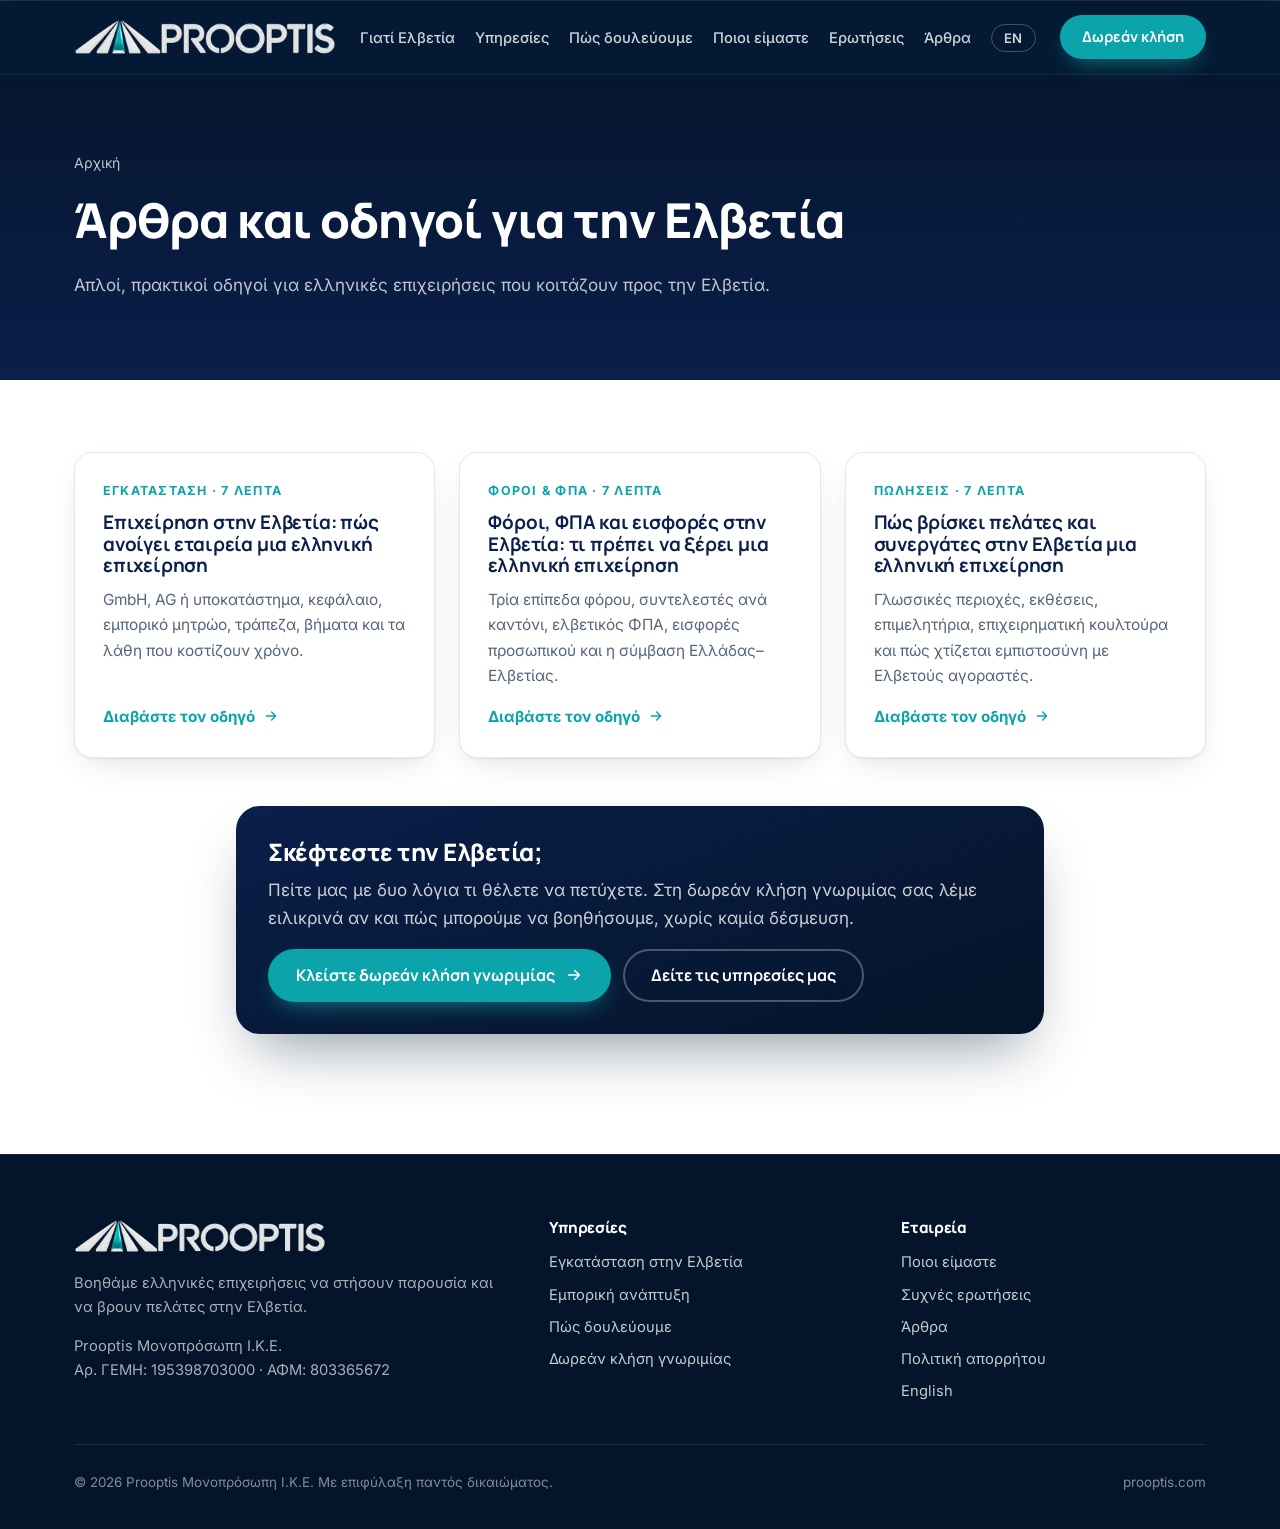
==== arthra/index.html @ 02bd4574 "Add Greek articles section (/arthra/) with three guides, sitemap and nav updates" ====
<!doctype html>
<html lang="el" class="no-js">
<head>
<meta charset="utf-8">
<meta name="viewport" content="width=device-width, initial-scale=1">
<title>Άρθρα για επιχείρηση στην Ελβετία | Prooptis</title>
<meta name="description" content="Πρακτικοί οδηγοί για ελληνικές επιχειρήσεις: σύσταση εταιρείας στην Ελβετία, φόροι και ΦΠΑ, και πώς βρίσκετε πελάτες και συνεργάτες εκεί.">
<link rel="canonical" href="https://prooptis.com/arthra/">
<link rel="alternate" hreflang="el" href="https://prooptis.com/arthra/">
<link rel="alternate" hreflang="x-default" href="https://prooptis.com/arthra/">
<meta name="robots" content="index, follow, max-image-preview:large">
<meta name="theme-color" content="#0B2545">
<meta property="og:type" content="website">
<meta property="og:site_name" content="Prooptis">
<meta property="og:locale" content="el_GR">
<meta property="og:title" content="Άρθρα για επιχείρηση στην Ελβετία | Prooptis">
<meta property="og:description" content="Πρακτικοί οδηγοί για ελληνικές επιχειρήσεις: σύσταση εταιρείας στην Ελβετία, φόροι και ΦΠΑ, και πώς βρίσκετε πελάτες και συνεργάτες εκεί.">
<meta property="og:url" content="https://prooptis.com/arthra/">
<meta property="og:image" content="https://prooptis.com/assets/img/og-image.png">
<meta property="og:image:width" content="1200">
<meta property="og:image:height" content="630">
<meta name="twitter:card" content="summary_large_image">
<link rel="icon" href="/assets/favicon.png" type="image/png" sizes="64x64">
<link rel="icon" href="/assets/favicon-32.png" type="image/png" sizes="32x32">
<link rel="apple-touch-icon" href="/assets/img/apple-touch-icon.png">
<link rel="preload" href="/assets/fonts/manrope-greek.woff2" as="font" type="font/woff2" crossorigin>
<link rel="preload" href="/assets/fonts/inter-greek.woff2" as="font" type="font/woff2" crossorigin>
<link rel="stylesheet" href="/assets/css/style.css">
<script type="application/ld+json">
{
 "@context": "https://schema.org",
 "@graph": [
  {
   "@type": "Organization",
   "@id": "https://prooptis.com/#organization",
   "name": "Prooptis",
   "url": "https://prooptis.com/",
   "logo": {
    "@type": "ImageObject",
    "url": "https://prooptis.com/assets/img/logo.png"
   }
  },
  {
   "@type": "CollectionPage",
   "@id": "https://prooptis.com/arthra/#webpage",
   "url": "https://prooptis.com/arthra/",
   "name": "Άρθρα για επιχείρηση στην Ελβετία | Prooptis",
   "description": "Πρακτικοί οδηγοί για ελληνικές επιχειρήσεις: σύσταση εταιρείας στην Ελβετία, φόροι και ΦΠΑ, και πώς βρίσκετε πελάτες και συνεργάτες εκεί.",
   "inLanguage": "el",
   "isPartOf": {
    "@id": "https://prooptis.com/#website"
   },
   "mainEntity": {
    "@type": "ItemList",
    "itemListElement": [
     {
      "@type": "ListItem",
      "position": 1,
      "url": "https://prooptis.com/arthra/etaireia-stin-elvetia/",
      "name": "Επιχείρηση στην Ελβετία: πώς ανοίγει εταιρεία μια ελληνική επιχείρηση"
     },
     {
      "@type": "ListItem",
      "position": 2,
      "url": "https://prooptis.com/arthra/foroi-fpa-elvetia/",
      "name": "Φόροι, ΦΠΑ και εισφορές στην Ελβετία: τι πρέπει να ξέρει μια ελληνική επιχείρηση"
     },
     {
      "@type": "ListItem",
      "position": 3,
      "url": "https://prooptis.com/arthra/pelates-stin-elvetia/",
      "name": "Πώς βρίσκει πελάτες και συνεργάτες στην Ελβετία μια ελληνική επιχείρηση"
     }
    ]
   }
  },
  {
   "@type": "BreadcrumbList",
   "itemListElement": [
    {
     "@type": "ListItem",
     "position": 1,
     "name": "Αρχική",
     "item": "https://prooptis.com/"
    },
    {
     "@type": "ListItem",
     "position": 2,
     "name": "Άρθρα",
     "item": "https://prooptis.com/arthra/"
    }
   ]
  }
 ]
}
</script>

</head>
<body>
<a class="skip" href="#main">Μετάβαση στο περιεχόμενο</a>
<header class="site-header">
  <nav class="container nav" aria-label="Μενού">
    <a class="brand" href="/" aria-label="Prooptis"><img src="/assets/img/logo-light.png" alt="Prooptis" width="297" height="40"></a>
    <ul class="nav-links" id="nav-links"><li><a href="/#giati-elvetia">Γιατί Ελβετία</a></li><li><a href="/#ypiresies">Υπηρεσίες</a></li><li><a href="/#pos-doulevoume">Πώς δουλεύουμε</a></li><li><a href="/#poioi-eimaste">Ποιοι είμαστε</a></li><li><a href="/#faq">Ερωτήσεις</a></li><li><a href="/arthra/">Άρθρα</a></li><li><a class="lang" href="/en/" hreflang="en" lang="en" title="English">EN</a></li></ul>
    <a class="btn btn-primary nav-cta" href="/#epikoinonia">Δωρεάν κλήση</a>
    <button class="nav-toggle" type="button" aria-expanded="false" aria-controls="nav-links" aria-label="Μενού"><svg viewBox="0 0 24 24" fill="none" stroke="currentColor" stroke-width="2" stroke-linecap="round" aria-hidden="true"><path d="M4 7h16M4 12h16M4 17h16"/></svg></button>
  </nav>
</header>
<main id="main">
  <section class="page-hero"><div class="container"><nav class="crumbs" aria-label="Διαδρομή"><a href="/">Αρχική</a></nav><h1>Άρθρα και οδηγοί για την Ελβετία</h1><p>Απλοί, πρακτικοί οδηγοί για ελληνικές επιχειρήσεις που κοιτάζουν προς την Ελβετία.</p></div></section>
  <section class="section articles-list"><div class="container"><div class="article-grid"><a class="article-card" href="/arthra/etaireia-stin-elvetia/">
  <span class="kicker">Εγκατάσταση · 7 λεπτά</span>
  <h3>Επιχείρηση στην Ελβετία: πώς ανοίγει εταιρεία μια ελληνική επιχείρηση</h3>
  <p>GmbH, AG ή υποκατάστημα, κεφάλαιο, εμπορικό μητρώο, τράπεζα, βήματα και τα λάθη που κοστίζουν χρόνο.</p>
  <span class="more">Διαβάστε τον οδηγό <svg viewBox="0 0 24 24" fill="none" stroke="currentColor" stroke-width="2.2" stroke-linecap="round" stroke-linejoin="round" aria-hidden="true"><path d="M5 12h14M13 6l6 6-6 6"/></svg></span>
</a><a class="article-card" href="/arthra/foroi-fpa-elvetia/">
  <span class="kicker">Φόροι &amp; ΦΠΑ · 7 λεπτά</span>
  <h3>Φόροι, ΦΠΑ και εισφορές στην Ελβετία: τι πρέπει να ξέρει μια ελληνική επιχείρηση</h3>
  <p>Τρία επίπεδα φόρου, συντελεστές ανά καντόνι, ελβετικός ΦΠΑ, εισφορές προσωπικού και η σύμβαση Ελλάδας–Ελβετίας.</p>
  <span class="more">Διαβάστε τον οδηγό <svg viewBox="0 0 24 24" fill="none" stroke="currentColor" stroke-width="2.2" stroke-linecap="round" stroke-linejoin="round" aria-hidden="true"><path d="M5 12h14M13 6l6 6-6 6"/></svg></span>
</a><a class="article-card" href="/arthra/pelates-stin-elvetia/">
  <span class="kicker">Πωλήσεις · 7 λεπτά</span>
  <h3>Πώς βρίσκει πελάτες και συνεργάτες στην Ελβετία μια ελληνική επιχείρηση</h3>
  <p>Γλωσσικές περιοχές, εκθέσεις, επιμελητήρια, επιχειρηματική κουλτούρα και πώς χτίζεται εμπιστοσύνη με Ελβετούς αγοραστές.</p>
  <span class="more">Διαβάστε τον οδηγό <svg viewBox="0 0 24 24" fill="none" stroke="currentColor" stroke-width="2.2" stroke-linecap="round" stroke-linejoin="round" aria-hidden="true"><path d="M5 12h14M13 6l6 6-6 6"/></svg></span>
</a></div>
  <div class="index-cta"><aside class="cta-box" aria-label="Επικοινωνία">
  <h2>Σκέφτεστε την Ελβετία;</h2>
  <p>Πείτε μας με δυο λόγια τι θέλετε να πετύχετε. Στη δωρεάν κλήση γνωριμίας σας λέμε ειλικρινά αν και πώς μπορούμε να βοηθήσουμε, χωρίς καμία δέσμευση.</p>
  <div class="cta-actions"><a class="btn btn-primary" href="/#epikoinonia">Κλείστε δωρεάν κλήση γνωριμίας <svg viewBox="0 0 24 24" fill="none" stroke="currentColor" stroke-width="2.2" stroke-linecap="round" stroke-linejoin="round" aria-hidden="true"><path d="M5 12h14M13 6l6 6-6 6"/></svg></a><a class="btn btn-ghost" href="/#ypiresies">Δείτε τις υπηρεσίες μας</a></div>
</aside></div></div></section>
</main>
<footer class="site-footer">
  <div class="container">
    <div class="footer-grid">
      <div>
        <img src="/assets/img/logo-light.png" alt="Prooptis" width="297" height="40" loading="lazy">
        <p>Βοηθάμε ελληνικές επιχειρήσεις να στήσουν παρουσία και να βρουν πελάτες στην Ελβετία.</p>
        <p>Prooptis Μονοπρόσωπη Ι.Κ.Ε.<br>Αρ. ΓΕΜΗ: 195398703000 · ΑΦΜ: 803365672</p>
      </div>
      <div><h4>Υπηρεσίες</h4><ul><li><a href="/#ypiresies">Εγκατάσταση στην Ελβετία</a></li><li><a href="/#ypiresies">Εμπορική ανάπτυξη</a></li><li><a href="/#pos-doulevoume">Πώς δουλεύουμε</a></li><li><a href="/#epikoinonia">Δωρεάν κλήση γνωριμίας</a></li></ul></div>
      <div><h4>Εταιρεία</h4><ul><li><a href="/#poioi-eimaste">Ποιοι είμαστε</a></li><li><a href="/#faq">Συχνές ερωτήσεις</a></li><li><a href="/arthra/">Άρθρα</a></li><li><a href="/privacy/">Πολιτική απορρήτου</a></li><li><a href="/en/">English</a></li></ul></div>
    </div>
    <div class="legal"><span>© <span data-year>2026</span> Prooptis Μονοπρόσωπη Ι.Κ.Ε. Με επιφύλαξη παντός δικαιώματος.</span><span>prooptis.com</span></div>
  </div>
</footer>
<script src="/assets/js/main.js" defer></script>
</body>
</html>
---- assets/css/style.css ----
/* Prooptis — site styles. Plain CSS, no framework. */
@font-face{font-family:"Inter";src:url("../fonts/inter-greek.woff2") format("woff2");font-weight:400 700;font-display:swap;unicode-range:U+0370-0377,U+037A-037F,U+0384-038A,U+038C,U+038E-03A1,U+03A3-03FF}
@font-face{font-family:"Inter";src:url("../fonts/inter-latin.woff2") format("woff2");font-weight:400 700;font-display:swap;unicode-range:U+0000-00FF,U+0131,U+0152-0153,U+02BB-02BC,U+02C6,U+02DA,U+02DC,U+0304,U+0308,U+0329,U+2000-206F,U+20AC,U+2122,U+2191,U+2193,U+2212,U+2215,U+FEFF,U+FFFD}
@font-face{font-family:"Manrope";src:url("../fonts/manrope-greek.woff2") format("woff2");font-weight:500 800;font-display:swap;unicode-range:U+0370-0377,U+037A-037F,U+0384-038A,U+038C,U+038E-03A1,U+03A3-03FF}
@font-face{font-family:"Manrope";src:url("../fonts/manrope-latin.woff2") format("woff2");font-weight:500 800;font-display:swap;unicode-range:U+0000-00FF,U+0131,U+0152-0153,U+02BB-02BC,U+02C6,U+02DA,U+02DC,U+0304,U+0308,U+0329,U+2000-206F,U+20AC,U+2122,U+2191,U+2193,U+2212,U+2215,U+FEFF,U+FFFD}

:root{
  --navy-900:#041428; --navy-800:#0A1F4A; --navy-700:#13325A; --navy-600:#1E4372;
  --teal-500:#0BA4AA; --teal-400:#1FBFB8; --teal-300:#3FD3C6; --teal-50:#E8F7F6;
  --ink:#0F1B2D; --muted:#55657A; --line:#E3E8EF; --bg:#F6F8FB; --white:#fff;
  --radius:18px; --radius-sm:12px;
  --shadow:0 1px 2px rgba(11,37,69,.06),0 12px 32px -12px rgba(11,37,69,.18);
  --shadow-lg:0 30px 60px -20px rgba(6,26,51,.45);
  --max:1180px;
  --font-body:"Inter",system-ui,-apple-system,"Segoe UI",Roboto,Arial,sans-serif;
  --font-head:"Manrope","Inter",system-ui,-apple-system,"Segoe UI",Arial,sans-serif;
}
*,*::before,*::after{box-sizing:border-box}
html{scroll-behavior:smooth;-webkit-text-size-adjust:100%}
@media (prefers-reduced-motion:reduce){html{scroll-behavior:auto}*{transition:none!important;animation:none!important}}
body{margin:0;font-family:var(--font-body);font-size:17px;line-height:1.65;color:var(--ink);background:var(--white);-webkit-font-smoothing:antialiased;text-rendering:optimizeLegibility}
img,svg{max-width:100%;display:block}
a{color:var(--teal-500);text-decoration-thickness:1px;text-underline-offset:3px}
a:hover{color:var(--navy-700)}
h1,h2,h3,h4{font-family:var(--font-head);color:var(--navy-800);line-height:1.15;letter-spacing:-.02em;margin:0 0 .5em;font-weight:800}
h1{font-size:clamp(2.25rem,5.4vw,4.1rem)}
h2{font-size:clamp(1.85rem,3.4vw,2.7rem)}
h3{font-size:1.28rem;letter-spacing:-.01em;font-weight:700}
p{margin:0 0 1em}
.container{width:100%;max-width:var(--max);margin:0 auto;padding:0 24px}
.skip{position:absolute;left:-9999px;top:0;background:var(--navy-800);color:#fff;padding:10px 16px;z-index:100;border-radius:0 0 8px 0}
.skip:focus{left:0}
:focus-visible{outline:3px solid var(--teal-300);outline-offset:3px;border-radius:6px}

/* Eyebrow / labels */
.eyebrow{display:inline-flex;align-items:center;gap:10px;font-family:var(--font-head);font-weight:700;font-size:.8rem;letter-spacing:.14em;text-transform:uppercase;color:var(--teal-500);margin-bottom:18px}
.eyebrow::before{content:"";width:28px;height:2px;background:currentColor;border-radius:2px}
.section-head{max-width:720px;margin-bottom:56px}
.section-head p{color:var(--muted);font-size:1.1rem}
.center{text-align:center;margin-left:auto;margin-right:auto}
.center .eyebrow{justify-content:center}

/* Buttons */
.btn{display:inline-flex;align-items:center;justify-content:center;gap:10px;font-family:var(--font-head);font-weight:700;font-size:1rem;padding:15px 26px;border-radius:999px;text-decoration:none;border:2px solid transparent;cursor:pointer;transition:transform .15s ease,background .2s ease,box-shadow .2s ease,color .2s;line-height:1.2}
.btn:hover{transform:translateY(-1px)}
.btn-primary{background:var(--teal-500);color:#fff;box-shadow:0 10px 24px -10px rgba(20,163,160,.8)}
.btn-primary:hover{background:var(--teal-400);color:#fff}
.btn-ghost{background:transparent;color:#fff;border-color:rgba(255,255,255,.28)}
.btn-ghost:hover{border-color:#fff;color:#fff}
.btn-navy{background:var(--navy-800);color:#fff}
.btn-navy:hover{background:var(--navy-700);color:#fff}
.btn svg{width:18px;height:18px}

/* Header */
.site-header{position:sticky;top:0;z-index:50;background:rgba(6,26,51,.82);backdrop-filter:saturate(160%) blur(14px);-webkit-backdrop-filter:saturate(160%) blur(14px);border-bottom:1px solid rgba(255,255,255,.08)}
.nav{display:flex;align-items:center;justify-content:space-between;height:74px;gap:24px}
.brand img{height:40px;width:auto}
.nav-links{display:flex;align-items:center;gap:30px;list-style:none;margin:0;padding:0}
.nav-links a{color:rgba(255,255,255,.82);text-decoration:none;font-weight:500;font-size:.95rem}
.nav-links a:hover{color:#fff}
.nav-links .lang{border:1px solid rgba(255,255,255,.25);border-radius:999px;padding:5px 12px;font-size:.82rem;font-weight:600;letter-spacing:.04em}
.nav-cta{padding:11px 20px;font-size:.92rem}
.nav-toggle{display:none;background:none;border:0;color:#fff;padding:8px;cursor:pointer}
.nav-toggle svg{width:28px;height:28px}

/* Hero */
.hero{position:relative;background:radial-gradient(1200px 600px at 85% -10%,rgba(47,192,181,.22),transparent 60%),linear-gradient(180deg,var(--navy-900),var(--navy-800));color:#fff;overflow:hidden;padding:96px 0 120px;margin-top:-74px;padding-top:170px}
.hero-lines{position:absolute;inset:0;width:100%;height:100%;object-fit:cover;pointer-events:none;opacity:.55;max-width:none}
.hero-grid{position:relative;display:grid;grid-template-columns:1.12fr .88fr;gap:64px;align-items:center}
.hero h1{color:#fff;margin-bottom:24px}
.hero h1 .accent{color:var(--teal-300)}
.hero .lead{font-size:1.2rem;color:rgba(255,255,255,.8);max-width:580px;margin-bottom:36px}
.hero .eyebrow{color:var(--teal-300)}
.hero-ctas{display:flex;flex-wrap:wrap;gap:14px;margin-bottom:40px}
.hero-points{display:flex;flex-wrap:wrap;gap:12px 28px;list-style:none;padding:0;margin:0;color:rgba(255,255,255,.75);font-size:.95rem}
.hero-points li{display:flex;align-items:center;gap:9px}
.hero-points svg{width:18px;height:18px;color:var(--teal-300);flex:none}

.plan-card{position:relative;background:rgba(255,255,255,.98);color:var(--ink);border-radius:22px;padding:28px;box-shadow:var(--shadow-lg)}
.plan-card::after{content:"";position:absolute;inset:-1px;border-radius:23px;padding:1px;background:linear-gradient(140deg,rgba(63,211,198,.9),rgba(255,255,255,0) 40%);-webkit-mask:linear-gradient(#000 0 0) content-box,linear-gradient(#000 0 0);-webkit-mask-composite:xor;mask-composite:exclude;pointer-events:none}
.plan-top{display:flex;align-items:center;justify-content:space-between;margin-bottom:20px}
.plan-title{font-family:var(--font-head);font-weight:800;color:var(--navy-800);font-size:1.05rem}
.plan-route{display:flex;align-items:center;gap:8px;font-size:.78rem;font-weight:600;color:var(--muted);background:var(--bg);border-radius:999px;padding:6px 12px}
.plan-route .dot{width:7px;height:7px;border-radius:50%;background:var(--teal-500)}
.plan-steps{list-style:none;margin:0;padding:0;display:grid;gap:10px}
.plan-steps li{display:flex;align-items:center;gap:14px;padding:13px 14px;border:1px solid var(--line);border-radius:14px;font-size:.95rem;font-weight:500}
.plan-steps .ic{flex:none;width:30px;height:30px;border-radius:9px;display:grid;place-items:center;background:var(--teal-50);color:var(--teal-500)}
.plan-steps .ic svg{width:16px;height:16px}
.plan-steps .tag{margin-left:auto;font-size:.72rem;font-weight:700;letter-spacing:.04em;text-transform:uppercase;padding:4px 9px;border-radius:999px;white-space:nowrap}
.tag.done{background:var(--teal-50);color:#0c7b78}
.tag.now{background:#FFF4E0;color:#9A5B00}
.tag.next{background:var(--bg);color:var(--muted)}
.plan-foot{margin-top:18px;padding-top:16px;border-top:1px dashed var(--line);display:flex;justify-content:space-between;font-size:.82rem;color:var(--muted)}
.plan-note{font-size:.74rem;color:rgba(255,255,255,.5);margin-top:12px;text-align:center}

/* Sections */
section{scroll-margin-top:84px}
.section{padding:112px 0}
.section.alt{background:var(--bg)}

/* Why */
.why-grid{display:grid;grid-template-columns:1fr 1fr;gap:72px;align-items:start}
.why-copy p{font-size:1.1rem;color:var(--muted)}
.why-copy strong{color:var(--ink)}
.facts{display:grid;grid-template-columns:1fr 1fr;gap:16px;margin-top:28px}
.fact{background:#fff;border:1px solid var(--line);border-radius:var(--radius-sm);padding:18px 18px 16px}
.fact b{display:block;font-family:var(--font-head);font-size:1.6rem;color:var(--navy-800);line-height:1.1;margin-bottom:4px}
.fact span{font-size:.9rem;color:var(--muted)}
.pain-list{display:grid;gap:16px}
.pain{display:flex;gap:18px;background:#fff;border:1px solid var(--line);border-radius:var(--radius);padding:24px;box-shadow:var(--shadow)}
.pain .num{flex:none;width:44px;height:44px;border-radius:12px;background:var(--navy-800);color:var(--teal-300);display:grid;place-items:center;font-family:var(--font-head);font-weight:800}
.pain h3{margin-bottom:6px;font-size:1.12rem}
.pain p{margin:0;color:var(--muted);font-size:.98rem}

/* Services */
.services{display:grid;grid-template-columns:1fr 1fr;gap:28px}
.service{position:relative;background:#fff;border:1px solid var(--line);border-radius:24px;padding:40px;box-shadow:var(--shadow);overflow:hidden;display:flex;flex-direction:column}
.service::before{content:"";position:absolute;left:0;right:0;top:0;height:4px;background:linear-gradient(90deg,var(--navy-800),var(--teal-500))}
.service .icon{width:56px;height:56px;border-radius:16px;background:var(--navy-800);color:var(--teal-300);display:grid;place-items:center;margin-bottom:24px}
.service .icon svg{width:28px;height:28px}
.service .kicker{font-size:.8rem;font-weight:700;letter-spacing:.12em;text-transform:uppercase;color:var(--teal-500);margin-bottom:6px}
.service h3{font-size:1.6rem;margin-bottom:12px}
.service > p{color:var(--muted)}
.checks{list-style:none;padding:0;margin:8px 0 24px;display:grid;gap:12px}
.checks li{display:flex;gap:12px;align-items:flex-start}
.checks svg{flex:none;width:22px;height:22px;color:var(--teal-500);margin-top:2px}
.service .note{margin-top:auto;font-size:.88rem;color:var(--muted);background:var(--bg);border-radius:12px;padding:14px 16px}

.sectors{margin-top:56px;text-align:center}
.sectors p{color:var(--muted);margin-bottom:18px}
.chips{display:flex;flex-wrap:wrap;justify-content:center;gap:10px;list-style:none;padding:0;margin:0}
.chips li{background:#fff;border:1px solid var(--line);border-radius:999px;padding:9px 16px;font-size:.92rem;font-weight:500;color:var(--navy-700)}

/* Steps */
.steps{display:grid;grid-template-columns:repeat(3,1fr);gap:28px;counter-reset:s;position:relative}
.steps::before{content:"";position:absolute;top:31px;left:12%;right:12%;height:2px;background:repeating-linear-gradient(90deg,var(--teal-500) 0 8px,transparent 8px 16px);opacity:.5}
.step{position:relative;text-align:center;padding:0 12px}
.step .n{position:relative;width:64px;height:64px;margin:0 auto 22px;border-radius:50%;background:#fff;border:2px solid var(--teal-500);display:grid;place-items:center;font-family:var(--font-head);font-weight:800;font-size:1.4rem;color:var(--navy-800);box-shadow:0 0 0 8px var(--bg)}
.step.free .n{background:var(--teal-500);color:#fff}
.step p{color:var(--muted)}
.step .pill{display:inline-block;font-size:.74rem;font-weight:700;letter-spacing:.06em;text-transform:uppercase;color:#0c7b78;background:var(--teal-50);padding:4px 10px;border-radius:999px;margin-bottom:10px}

/* Founder */
.founder{display:grid;grid-template-columns:.8fr 1.2fr;gap:72px;align-items:center}
.founder-card{position:relative;background:linear-gradient(160deg,var(--navy-800),var(--navy-900));border-radius:28px;padding:40px;color:#fff;overflow:hidden;box-shadow:var(--shadow-lg)}
.founder-card .lines{position:absolute;inset:0;opacity:.5}
.avatar{position:relative;width:112px;height:112px;border-radius:50%;background:linear-gradient(140deg,var(--teal-400),var(--navy-600));display:grid;place-items:center;font-family:var(--font-head);font-weight:800;font-size:2.2rem;color:#fff;margin-bottom:24px;border:4px solid rgba(255,255,255,.15)}
.founder-card .name{position:relative;font-family:var(--font-head);font-weight:800;font-size:1.5rem;margin-bottom:2px}
.founder-card .role{position:relative;color:var(--teal-300);font-weight:600;margin-bottom:28px}
.stat{position:relative;border-top:1px solid rgba(255,255,255,.14);padding-top:20px}
.stat b{display:block;font-family:var(--font-head);font-size:2.4rem;line-height:1;letter-spacing:-.02em}
.stat span{color:rgba(255,255,255,.7);font-size:.92rem}
.founder-copy p{font-size:1.08rem;color:var(--muted)}
.founder-copy blockquote{margin:28px 0;padding:4px 0 4px 24px;border-left:3px solid var(--teal-500);font-family:var(--font-head);font-size:1.3rem;font-weight:600;line-height:1.45;color:var(--navy-800)}
.skills{display:flex;flex-wrap:wrap;gap:10px;list-style:none;padding:0;margin:0}
.skills li{display:flex;align-items:center;gap:8px;background:var(--teal-50);color:#0c6f6c;font-weight:600;font-size:.9rem;padding:8px 14px;border-radius:999px}

/* FAQ */
.faq{max-width:840px;margin:0 auto;display:grid;gap:12px}
.faq details{background:#fff;border:1px solid var(--line);border-radius:16px;padding:0 24px;transition:box-shadow .2s,border-color .2s}
.faq details[open]{box-shadow:var(--shadow);border-color:#d3dce7}
.faq summary{list-style:none;cursor:pointer;display:flex;justify-content:space-between;align-items:center;gap:20px;padding:22px 0;font-family:var(--font-head);font-weight:700;font-size:1.08rem;color:var(--navy-800)}
.faq summary::-webkit-details-marker{display:none}
.faq summary::after{content:"";flex:none;width:28px;height:28px;border-radius:50%;background:var(--teal-50) url("data:image/svg+xml,%3Csvg xmlns='http://www.w3.org/2000/svg' viewBox='0 0 24 24' fill='none' stroke='%2314A3A0' stroke-width='2.5' stroke-linecap='round'%3E%3Cpath d='M12 6v12M6 12h12'/%3E%3C/svg%3E") center/14px no-repeat;transition:transform .2s}
.faq details[open] summary::after{transform:rotate(45deg)}
.faq details p{color:var(--muted);margin:-4px 0 22px}

/* Contact */
.contact{background:linear-gradient(180deg,var(--navy-800),var(--navy-900));color:#fff;position:relative;overflow:hidden}
.contact .hero-lines{opacity:.35}
.contact-grid{position:relative;display:grid;grid-template-columns:.85fr 1.15fr;gap:64px;align-items:start}
.contact h2{color:#fff}
.contact .eyebrow{color:var(--teal-300)}
.contact-copy p{color:rgba(255,255,255,.78);font-size:1.1rem}
.contact-list{list-style:none;padding:0;margin:28px 0 0;display:grid;gap:14px}
.contact-list li{display:flex;gap:12px;align-items:flex-start;color:rgba(255,255,255,.85)}
.contact-list svg{flex:none;width:22px;height:22px;color:var(--teal-300);margin-top:2px}
.form-card{background:#fff;color:var(--ink);border-radius:24px;padding:36px;box-shadow:var(--shadow-lg)}
.form-grid{display:grid;grid-template-columns:1fr 1fr;gap:18px}
.field{display:flex;flex-direction:column;gap:7px}
.field.full{grid-column:1/-1}
.field label{font-weight:600;font-size:.9rem;color:var(--navy-800)}
.field label .opt{font-weight:400;color:var(--muted)}
.field input,.field textarea{font:inherit;font-size:1rem;color:var(--ink);background:var(--bg);border:1.5px solid var(--line);border-radius:12px;padding:13px 15px;transition:border-color .15s,background .15s,box-shadow .15s;width:100%}
.field textarea{min-height:130px;resize:vertical}
.field input:focus,.field textarea:focus{outline:none;border-color:var(--teal-500);background:#fff;box-shadow:0 0 0 4px rgba(20,163,160,.14)}
.consent{grid-column:1/-1;display:flex;gap:12px;align-items:flex-start;font-size:.9rem;color:var(--muted)}
.consent input{width:20px;height:20px;margin:2px 0 0;accent-color:var(--teal-500);flex:none}
.form-actions{grid-column:1/-1;display:flex;flex-wrap:wrap;align-items:center;gap:16px;margin-top:4px}
.form-actions .btn{width:100%}
.form-status{grid-column:1/-1;margin:0;font-size:.95rem;border-radius:12px;padding:0}
.form-status.ok{background:var(--teal-50);color:#0c6f6c;padding:14px 16px}
.form-status.err{background:#FDECEC;color:#9B1C1C;padding:14px 16px}
.hp{position:absolute!important;left:-10000px!important;width:1px;height:1px;overflow:hidden}

/* Footer */
.site-footer{background:var(--navy-900);color:rgba(255,255,255,.66);padding:64px 0 36px;font-size:.92rem}
.footer-grid{display:grid;grid-template-columns:1.4fr 1fr 1fr;gap:48px;padding-bottom:40px;border-bottom:1px solid rgba(255,255,255,.1)}
.site-footer img{height:34px;width:auto;margin-bottom:18px}
.site-footer h4{color:#fff;font-size:.95rem;margin-bottom:14px}
.site-footer ul{list-style:none;padding:0;margin:0;display:grid;gap:8px}
.site-footer a{color:rgba(255,255,255,.78);text-decoration:none}
.site-footer a:hover{color:#fff}
.legal{padding-top:26px;display:flex;flex-wrap:wrap;justify-content:space-between;gap:12px;font-size:.84rem;color:rgba(255,255,255,.5)}

/* Simple pages (privacy) */
.page-hero{background:linear-gradient(180deg,var(--navy-900),var(--navy-800));color:#fff;padding:150px 0 64px;margin-top:-74px}
.page-hero h1{color:#fff;font-size:clamp(2rem,4vw,3rem)}
.page-hero p{color:rgba(255,255,255,.75)}
.prose{max-width:760px;padding:64px 24px 96px;margin:0 auto}
.prose h2{font-size:1.4rem;margin-top:2em}
.prose p,.prose li{color:#334155}

/* Reveal */
.reveal{opacity:0;transform:translateY(18px);transition:opacity .7s ease,transform .7s ease}
.reveal.in{opacity:1;transform:none}
.no-js .reveal{opacity:1;transform:none}

/* Responsive */
@media (max-width:1020px){
  .hero-grid,.why-grid,.founder,.contact-grid{grid-template-columns:1fr;gap:48px}
  .plan-card{max-width:560px}
  .services{grid-template-columns:1fr}
  .footer-grid{grid-template-columns:1fr 1fr}
  .footer-grid > :first-child{grid-column:1/-1}
}
@media (max-width:860px){
  .brand img{height:32px}
  .nav-links{position:fixed;inset:74px 0 auto 0;flex-direction:column;align-items:flex-start;gap:0;background:var(--navy-900);padding:12px 24px 24px;border-bottom:1px solid rgba(255,255,255,.1);transform:translateY(-8px);opacity:0;visibility:hidden;transition:.2s}
  .nav-links li{width:100%}
  .nav-links a{display:block;padding:14px 0;font-size:1.05rem;border-bottom:1px solid rgba(255,255,255,.06)}
  .nav-links .lang{display:inline-block;margin-top:12px;border-bottom:1px solid rgba(255,255,255,.25)}
  .nav.open .nav-links{transform:none;opacity:1;visibility:visible}
  .nav-toggle{display:block}
  .nav-cta{display:none}
  .steps{grid-template-columns:1fr;gap:36px}
  .steps::before{display:none}
}
@media (max-width:600px){
  body{font-size:16px}
  .container{padding:0 20px}
  .section{padding:80px 0}
  .hero{padding-top:130px;padding-bottom:80px}
  .hero .lead{font-size:1.08rem}
  .hero-ctas .btn{width:100%}
  .section-head{margin-bottom:40px}
  .service{padding:28px 24px}
  .form-card{padding:24px 20px}
  .form-grid{grid-template-columns:1fr}
  .facts{grid-template-columns:1fr 1fr}
  .footer-grid{grid-template-columns:1fr}
  .founder-card{padding:32px 28px}
  .pain{padding:20px}
  .plan-card{padding:20px}
  .plan-steps li{font-size:.9rem;padding:11px 12px}
}

/* Refinements */
.why-grid{align-items:center}
.site-footer{background:#04142A;border-top:1px solid rgba(255,255,255,.08)}
@media (max-width:600px){
  .plan-top{flex-wrap:wrap;gap:10px}
  .plan-steps .tag{font-size:.62rem;padding:3px 7px}
  .plan-steps li{gap:10px}
  .plan-foot{flex-direction:column;gap:4px}
  .facts .fact b{font-size:1.35rem}
}
.avatar.mark{background:none;border:0;width:88px;height:88px}
.avatar.mark img{width:88px;height:88px;border-radius:22px;box-shadow:0 10px 30px -10px rgba(63,211,198,.5)}

/* Articles (/arthra/) */
.crumbs{display:flex;flex-wrap:wrap;gap:8px;font-size:.88rem;margin-bottom:18px;color:rgba(255,255,255,.5)}
.crumbs a{color:rgba(255,255,255,.75);text-decoration:none}
.crumbs a:hover{color:#fff}
.container.narrow{max-width:808px}
.article-hero{padding-bottom:56px}
.article-hero .eyebrow{color:var(--teal-300)}
.article-hero h1{font-size:clamp(1.9rem,4.2vw,2.9rem)}
.article-hero .lead{font-size:1.12rem;color:rgba(255,255,255,.82);margin-bottom:18px}
.article-hero .meta{font-size:.88rem;color:rgba(255,255,255,.55);margin:0}
.article{padding-top:48px}
.article h2{font-size:clamp(1.4rem,2.6vw,1.75rem);margin-top:2.2em;scroll-margin-top:90px}
.article h3{font-size:1.15rem;margin-top:1.6em}
.article ul,.article ol{padding-left:1.25em;margin:0 0 1.2em}
.article li{margin-bottom:.45em}
.article strong{color:var(--ink)}
.summary-box{background:var(--teal-50);border:1px solid #cdeeea;border-radius:var(--radius);padding:22px 24px 8px;margin-bottom:24px}
.summary-box .summary-title,.toc .toc-title{font-size:1rem;margin:0 0 12px;letter-spacing:0}
.article .summary-box ul.checks{padding:0;margin:0 0 12px}
.summary-box .checks li{color:var(--ink)}
.disclaimer{background:#FFF8E8;border:1px solid #F2DDAE;border-radius:var(--radius-sm);padding:14px 18px;font-size:.95rem}
.article .disclaimer{color:#5c4410}
.toc{border:1px solid var(--line);border-radius:var(--radius);padding:20px 24px 10px;margin:24px 0 8px;background:#fff}
.article .toc ol{margin:0 0 10px;padding-left:1.2em}
.toc li{margin-bottom:.3em;font-size:.97rem}
.toc a{text-decoration:none}
.toc a:hover{text-decoration:underline}
.table-wrap{overflow-x:auto;margin:20px 0 8px;border:1px solid var(--line);border-radius:var(--radius-sm)}
.table-wrap table{width:100%;border-collapse:collapse;font-size:.94rem;min-width:520px}
.table-wrap th,.table-wrap td{padding:11px 14px;text-align:left;vertical-align:top;border-bottom:1px solid var(--line)}
.table-wrap thead th{background:var(--navy-800);color:#fff;font-family:var(--font-head);font-weight:700}
.table-wrap tbody th{font-weight:600;color:var(--navy-800);background:var(--bg)}
.table-wrap tr:last-child th,.table-wrap tr:last-child td{border-bottom:0}
.small{font-size:.86rem;color:var(--muted)!important}
.article .steps-list{padding-left:1.4em}
.article .steps-list li::marker{color:var(--teal-500);font-weight:700}
.article .faq{margin-top:8px}
.article .faq details p{margin:-4px 0 20px}
.cta-box{position:relative;background:linear-gradient(160deg,var(--navy-800),var(--navy-900));color:#fff;border-radius:24px;padding:32px;margin:48px 0 24px;box-shadow:var(--shadow-lg)}
.article .cta-box h2,.cta-box h2{color:#fff;margin:0 0 10px;font-size:1.5rem}
.article .cta-box p,.cta-box p{color:rgba(255,255,255,.8)}
.cta-actions{display:flex;flex-wrap:wrap;gap:12px;margin-top:8px}
.note-end{margin-top:12px}
.article-grid{display:grid;grid-template-columns:repeat(3,1fr);gap:24px}
.article-card{display:flex;flex-direction:column;background:#fff;border:1px solid var(--line);border-radius:var(--radius);padding:28px;box-shadow:var(--shadow);text-decoration:none;color:var(--ink);transition:transform .15s ease,box-shadow .2s ease}
.article-card:hover{transform:translateY(-2px);color:var(--ink);box-shadow:0 1px 2px rgba(11,37,69,.06),0 18px 40px -14px rgba(11,37,69,.25)}
.article-card .kicker{font-size:.78rem;font-weight:700;letter-spacing:.1em;text-transform:uppercase;color:var(--teal-500);margin-bottom:10px}
.article-card h3{font-size:1.18rem;margin-bottom:10px}
.article-card p{color:var(--muted);font-size:.96rem}
.article-card .more{margin-top:auto;display:inline-flex;align-items:center;gap:8px;font-weight:700;color:var(--teal-500);font-size:.95rem}
.article-card .more svg{width:16px;height:16px}
.related{padding:72px 0}
.related h2{font-size:1.6rem;margin-bottom:28px}
.related .article-grid{grid-template-columns:repeat(2,1fr)}
.articles-list{padding:72px 0 96px}
.index-cta{max-width:808px;margin:24px auto 0}
@media (max-width:1020px){.article-grid,.related .article-grid{grid-template-columns:1fr}}
@media (max-width:600px){.cta-box{padding:24px 20px}.cta-actions .btn{width:100%}.summary-box,.toc{padding-left:18px;padding-right:18px}}

/* Header fit: keep nav labels on one line */
.nav-links a,.nav-cta{white-space:nowrap}
@media (min-width:861px){
  .nav-links{gap:20px}
  .nav-links a{font-size:.92rem}
  .brand img{height:36px}
}
@media (max-width:1260px) and (min-width:861px){.nav-links li:nth-child(1){display:none}}
@media (max-width:1080px) and (min-width:861px){.nav-links li:nth-child(4){display:none}.brand img{height:32px}}
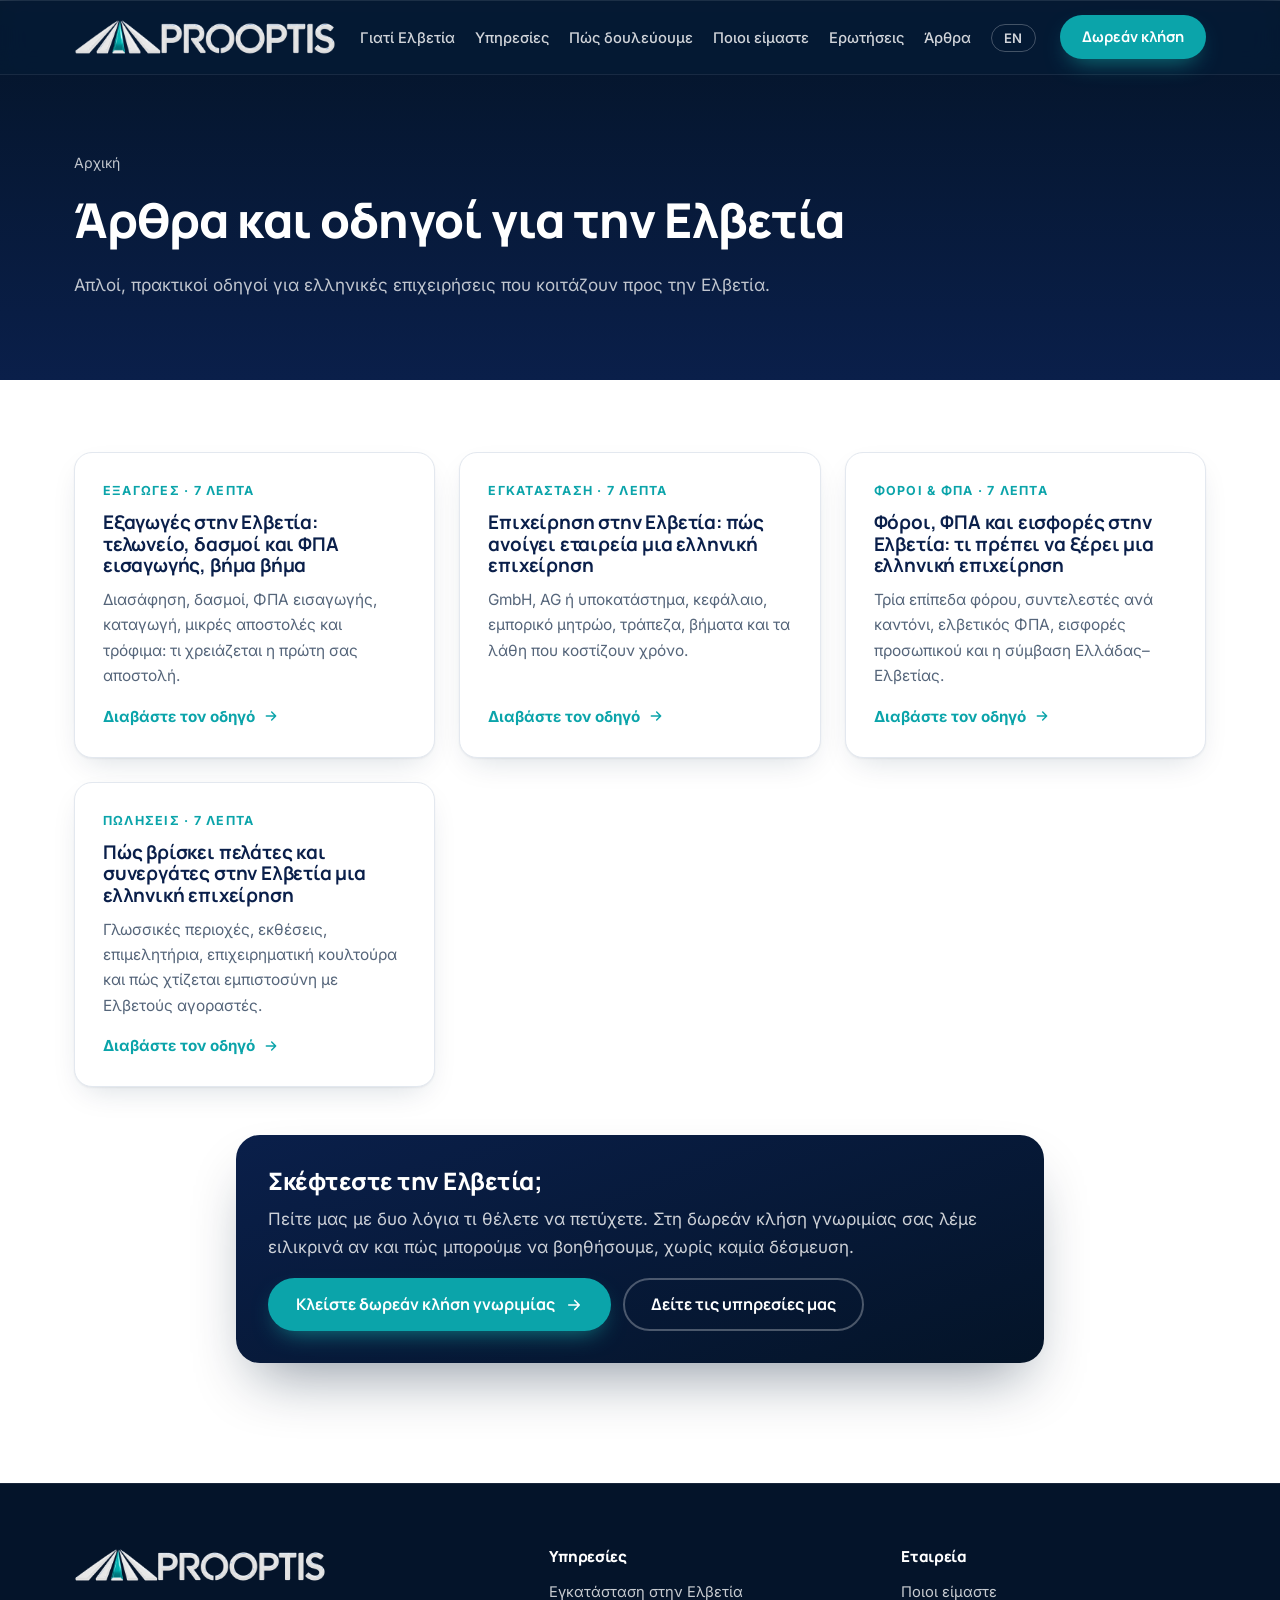
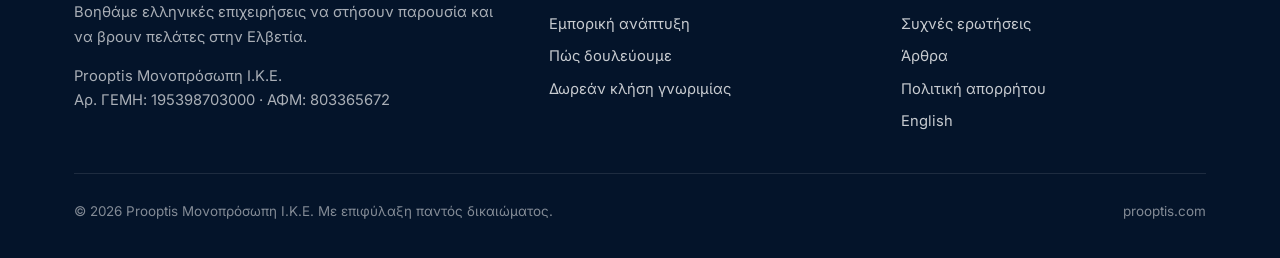
==== commit dcd4b4b4: "Add article: Εξαγωγές στην Ελβετία (publish 2026-11-14)" ====
--- a/arthra/index.html
+++ b/arthra/index.html
@@ -56,18 +56,24 @@
      {
       "@type": "ListItem",
       "position": 1,
+      "url": "https://prooptis.com/arthra/exagoges-stin-elvetia/",
+      "name": "Εξαγωγές στην Ελβετία: τελωνείο, δασμοί και ΦΠΑ εισαγωγής, βήμα βήμα"
+     },
+     {
+      "@type": "ListItem",
+      "position": 2,
       "url": "https://prooptis.com/arthra/etaireia-stin-elvetia/",
       "name": "Επιχείρηση στην Ελβετία: πώς ανοίγει εταιρεία μια ελληνική επιχείρηση"
      },
      {
       "@type": "ListItem",
-      "position": 2,
+      "position": 3,
       "url": "https://prooptis.com/arthra/foroi-fpa-elvetia/",
       "name": "Φόροι, ΦΠΑ και εισφορές στην Ελβετία: τι πρέπει να ξέρει μια ελληνική επιχείρηση"
      },
      {
       "@type": "ListItem",
-      "position": 3,
+      "position": 4,
       "url": "https://prooptis.com/arthra/pelates-stin-elvetia/",
       "name": "Πώς βρίσκει πελάτες και συνεργάτες στην Ελβετία μια ελληνική επιχείρηση"
      }
@@ -108,7 +114,12 @@
 </header>
 <main id="main">
   <section class="page-hero"><div class="container"><nav class="crumbs" aria-label="Διαδρομή"><a href="/">Αρχική</a></nav><h1>Άρθρα και οδηγοί για την Ελβετία</h1><p>Απλοί, πρακτικοί οδηγοί για ελληνικές επιχειρήσεις που κοιτάζουν προς την Ελβετία.</p></div></section>
-  <section class="section articles-list"><div class="container"><div class="article-grid"><a class="article-card" href="/arthra/etaireia-stin-elvetia/">
+  <section class="section articles-list"><div class="container"><div class="article-grid"><a class="article-card" href="/arthra/exagoges-stin-elvetia/">
+  <span class="kicker">Εξαγωγές · 7 λεπτά</span>
+  <h3>Εξαγωγές στην Ελβετία: τελωνείο, δασμοί και ΦΠΑ εισαγωγής, βήμα βήμα</h3>
+  <p>Διασάφηση, δασμοί, ΦΠΑ εισαγωγής, καταγωγή, μικρές αποστολές και τρόφιμα: τι χρειάζεται η πρώτη σας αποστολή.</p>
+  <span class="more">Διαβάστε τον οδηγό <svg viewBox="0 0 24 24" fill="none" stroke="currentColor" stroke-width="2.2" stroke-linecap="round" stroke-linejoin="round" aria-hidden="true"><path d="M5 12h14M13 6l6 6-6 6"/></svg></span>
+</a><a class="article-card" href="/arthra/etaireia-stin-elvetia/">
   <span class="kicker">Εγκατάσταση · 7 λεπτά</span>
   <h3>Επιχείρηση στην Ελβετία: πώς ανοίγει εταιρεία μια ελληνική επιχείρηση</h3>
   <p>GmbH, AG ή υποκατάστημα, κεφάλαιο, εμπορικό μητρώο, τράπεζα, βήματα και τα λάθη που κοστίζουν χρόνο.</p>
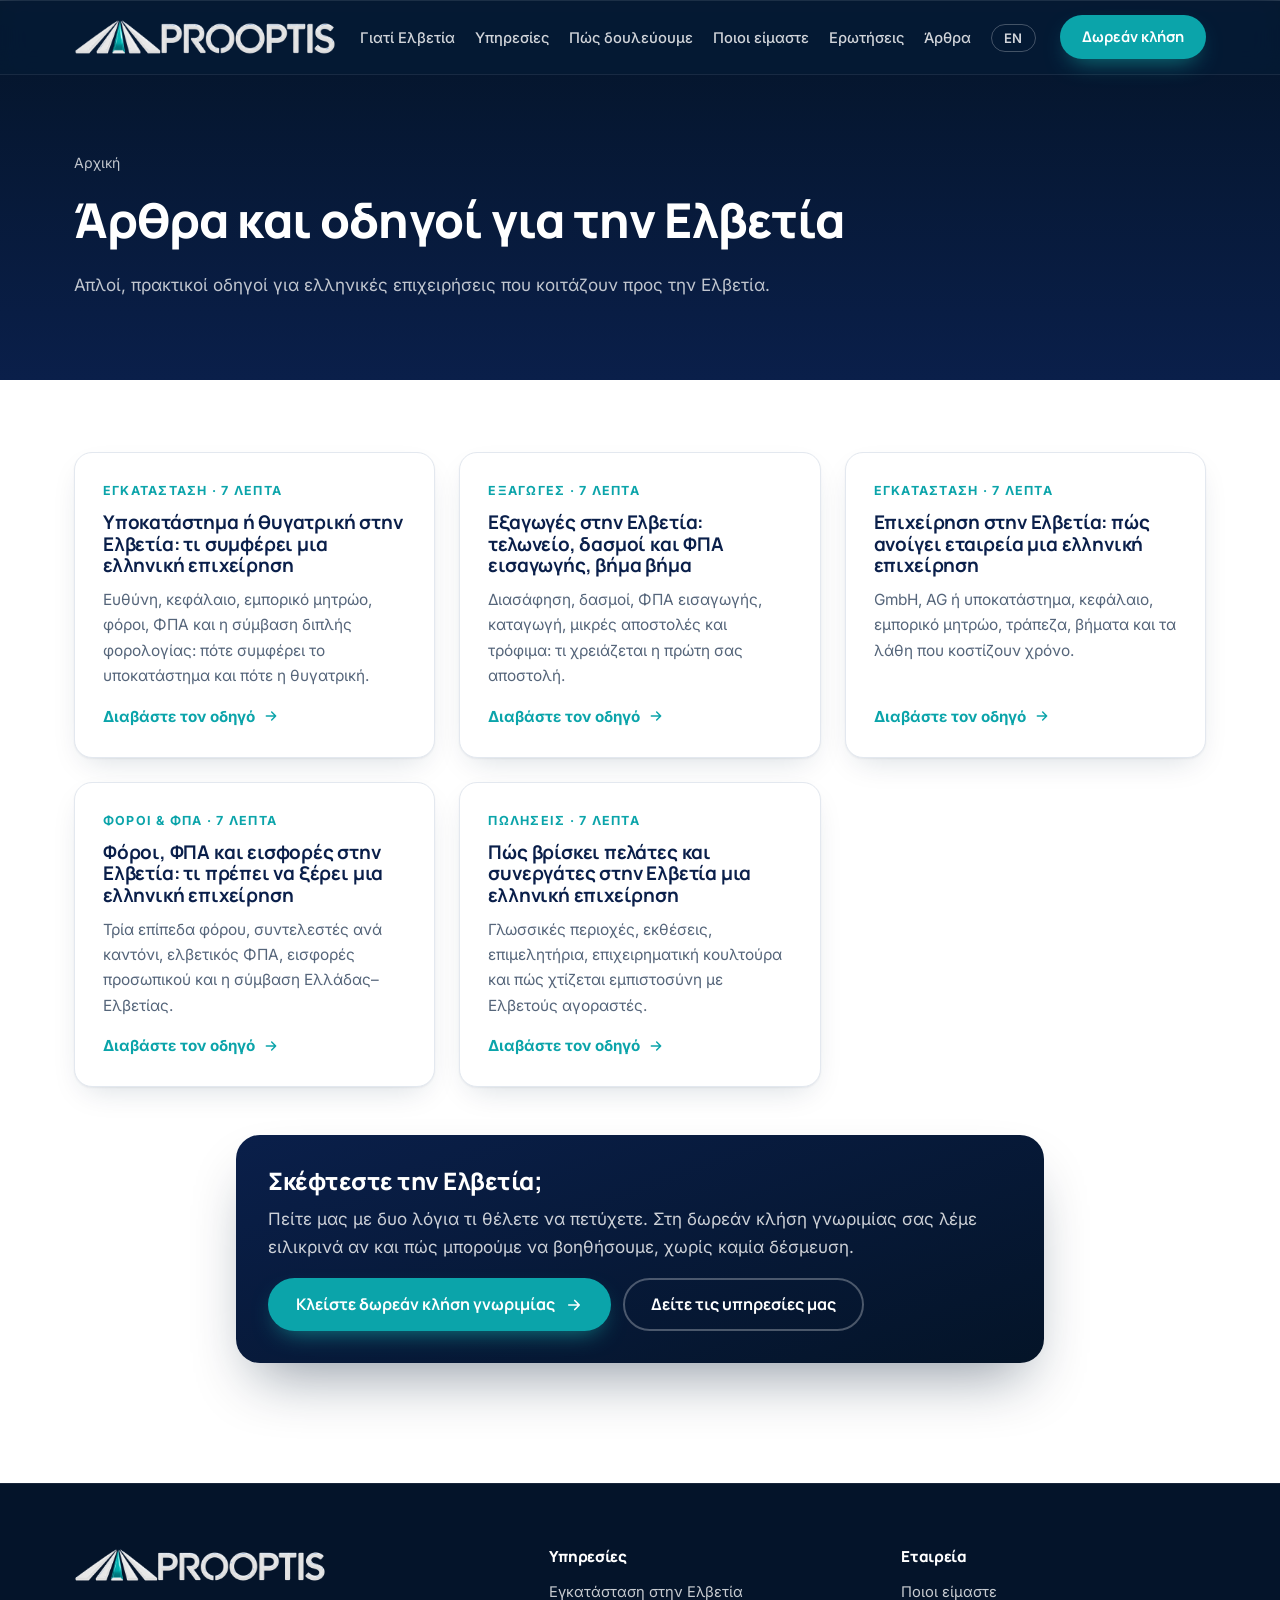
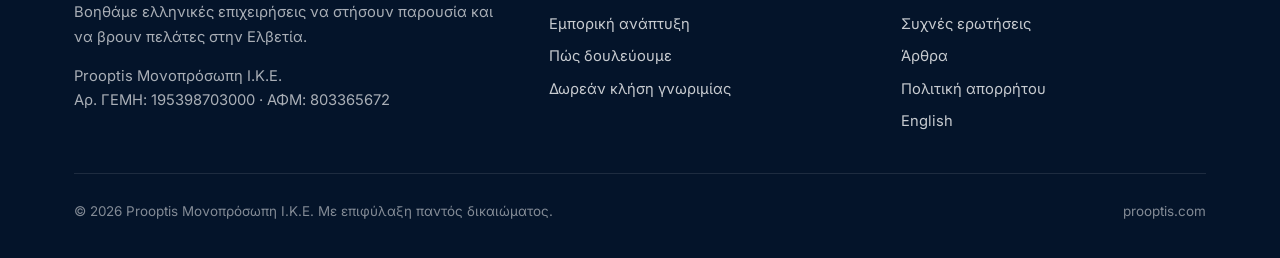
==== commit 1ef0e4c0: "Add article: Υποκατάστημα ή θυγατρική στην Ελβετία (publish 2026-11-17)" ====
--- a/arthra/index.html
+++ b/arthra/index.html
@@ -56,24 +56,30 @@
      {
       "@type": "ListItem",
       "position": 1,
+      "url": "https://prooptis.com/arthra/ypokatastima-i-thygatriki-elvetia/",
+      "name": "Υποκατάστημα ή θυγατρική στην Ελβετία: τι συμφέρει μια ελληνική επιχείρηση"
+     },
+     {
+      "@type": "ListItem",
+      "position": 2,
       "url": "https://prooptis.com/arthra/exagoges-stin-elvetia/",
       "name": "Εξαγωγές στην Ελβετία: τελωνείο, δασμοί και ΦΠΑ εισαγωγής, βήμα βήμα"
      },
      {
       "@type": "ListItem",
-      "position": 2,
+      "position": 3,
       "url": "https://prooptis.com/arthra/etaireia-stin-elvetia/",
       "name": "Επιχείρηση στην Ελβετία: πώς ανοίγει εταιρεία μια ελληνική επιχείρηση"
      },
      {
       "@type": "ListItem",
-      "position": 3,
+      "position": 4,
       "url": "https://prooptis.com/arthra/foroi-fpa-elvetia/",
       "name": "Φόροι, ΦΠΑ και εισφορές στην Ελβετία: τι πρέπει να ξέρει μια ελληνική επιχείρηση"
      },
      {
       "@type": "ListItem",
-      "position": 4,
+      "position": 5,
       "url": "https://prooptis.com/arthra/pelates-stin-elvetia/",
       "name": "Πώς βρίσκει πελάτες και συνεργάτες στην Ελβετία μια ελληνική επιχείρηση"
      }
@@ -114,7 +120,12 @@
 </header>
 <main id="main">
   <section class="page-hero"><div class="container"><nav class="crumbs" aria-label="Διαδρομή"><a href="/">Αρχική</a></nav><h1>Άρθρα και οδηγοί για την Ελβετία</h1><p>Απλοί, πρακτικοί οδηγοί για ελληνικές επιχειρήσεις που κοιτάζουν προς την Ελβετία.</p></div></section>
-  <section class="section articles-list"><div class="container"><div class="article-grid"><a class="article-card" href="/arthra/exagoges-stin-elvetia/">
+  <section class="section articles-list"><div class="container"><div class="article-grid"><a class="article-card" href="/arthra/ypokatastima-i-thygatriki-elvetia/">
+  <span class="kicker">Εγκατάσταση · 7 λεπτά</span>
+  <h3>Υποκατάστημα ή θυγατρική στην Ελβετία: τι συμφέρει μια ελληνική επιχείρηση</h3>
+  <p>Ευθύνη, κεφάλαιο, εμπορικό μητρώο, φόροι, ΦΠΑ και η σύμβαση διπλής φορολογίας: πότε συμφέρει το υποκατάστημα και πότε η θυγατρική.</p>
+  <span class="more">Διαβάστε τον οδηγό <svg viewBox="0 0 24 24" fill="none" stroke="currentColor" stroke-width="2.2" stroke-linecap="round" stroke-linejoin="round" aria-hidden="true"><path d="M5 12h14M13 6l6 6-6 6"/></svg></span>
+</a><a class="article-card" href="/arthra/exagoges-stin-elvetia/">
   <span class="kicker">Εξαγωγές · 7 λεπτά</span>
   <h3>Εξαγωγές στην Ελβετία: τελωνείο, δασμοί και ΦΠΑ εισαγωγής, βήμα βήμα</h3>
   <p>Διασάφηση, δασμοί, ΦΠΑ εισαγωγής, καταγωγή, μικρές αποστολές και τρόφιμα: τι χρειάζεται η πρώτη σας αποστολή.</p>
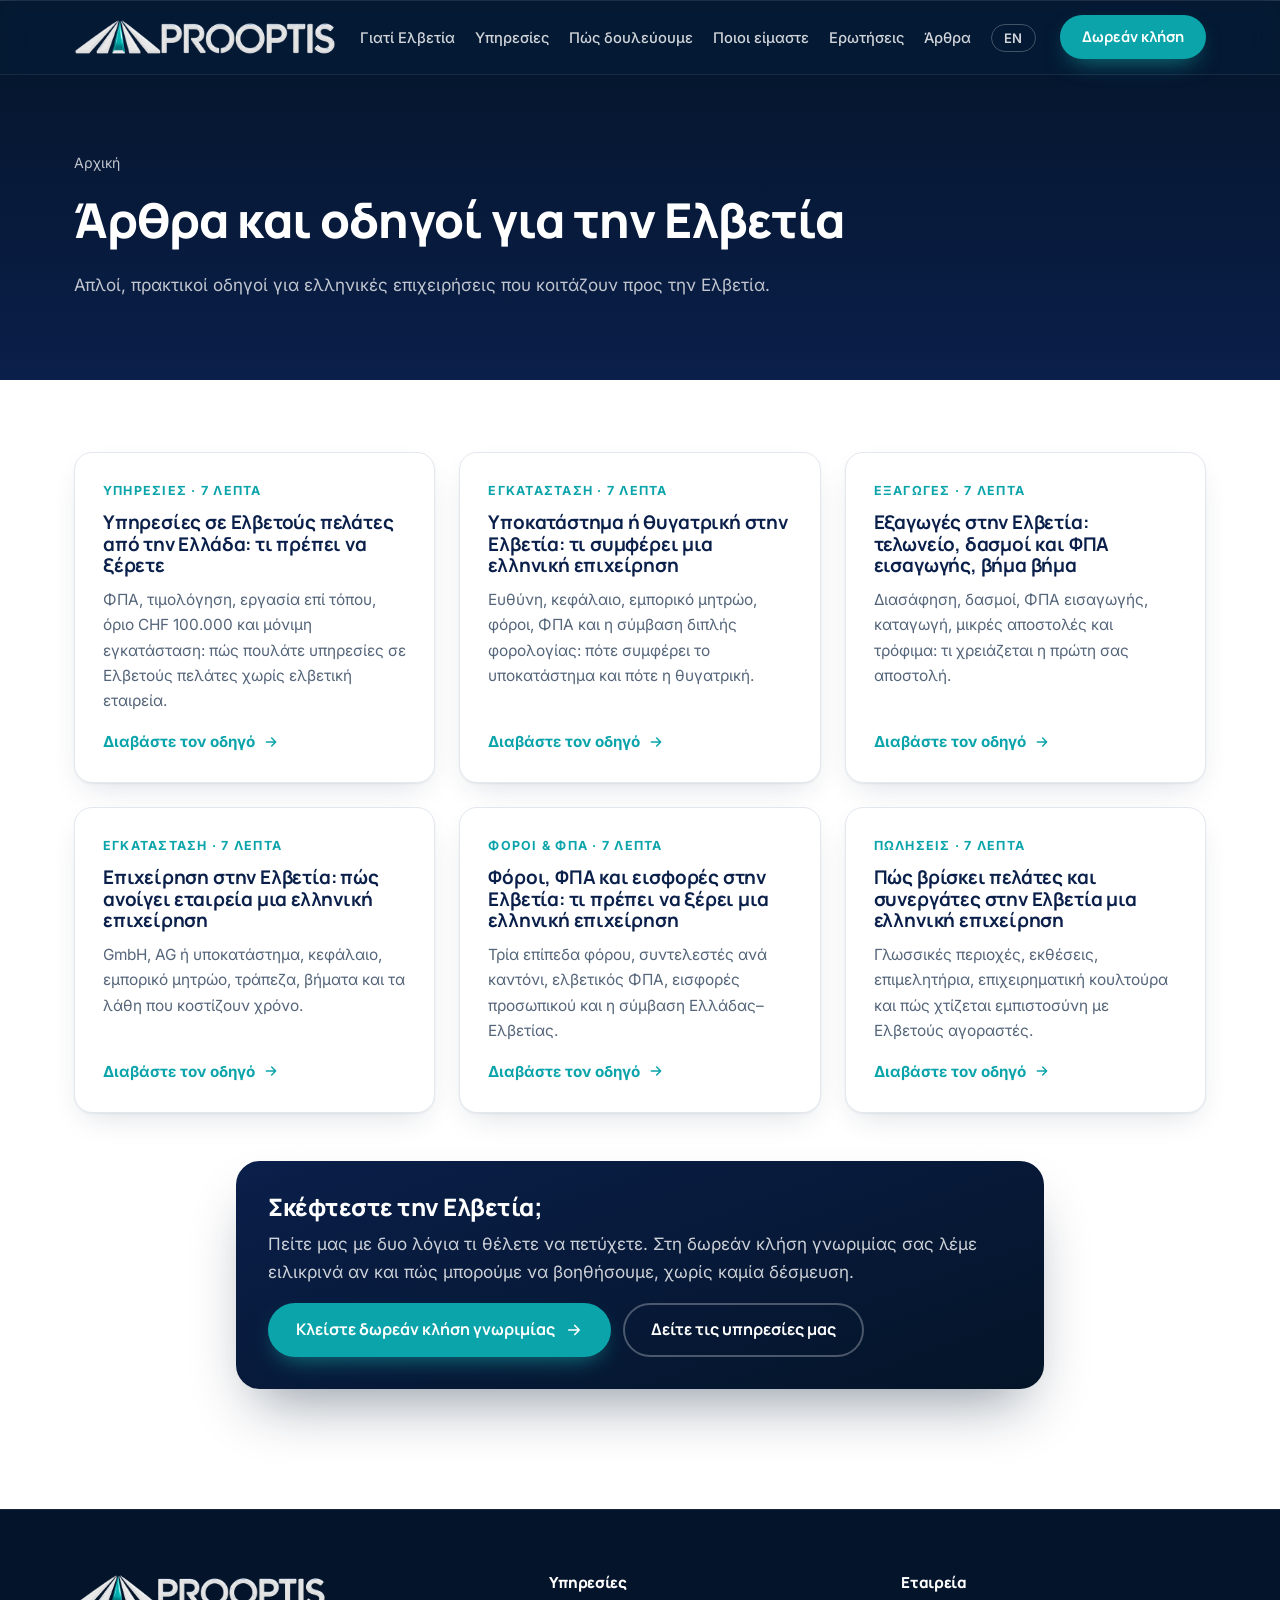
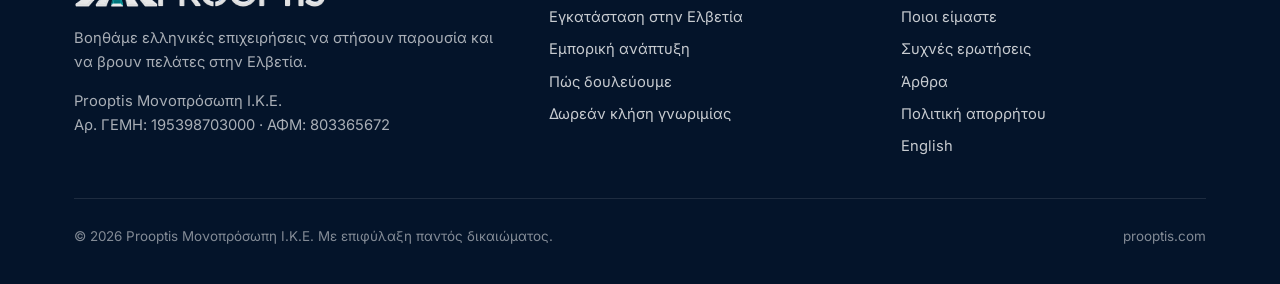
==== commit 24fea548: "Add article: Υπηρεσίες σε Ελβετούς πελάτες από την Ελλάδα (publish 2026-11-19)" ====
--- a/arthra/index.html
+++ b/arthra/index.html
@@ -56,30 +56,36 @@
      {
       "@type": "ListItem",
       "position": 1,
+      "url": "https://prooptis.com/arthra/ypiresies-gia-elvetous-pelates/",
+      "name": "Υπηρεσίες σε Ελβετούς πελάτες από την Ελλάδα: τι πρέπει να ξέρετε"
+     },
+     {
+      "@type": "ListItem",
+      "position": 2,
       "url": "https://prooptis.com/arthra/ypokatastima-i-thygatriki-elvetia/",
       "name": "Υποκατάστημα ή θυγατρική στην Ελβετία: τι συμφέρει μια ελληνική επιχείρηση"
      },
      {
       "@type": "ListItem",
-      "position": 2,
+      "position": 3,
       "url": "https://prooptis.com/arthra/exagoges-stin-elvetia/",
       "name": "Εξαγωγές στην Ελβετία: τελωνείο, δασμοί και ΦΠΑ εισαγωγής, βήμα βήμα"
      },
      {
       "@type": "ListItem",
-      "position": 3,
+      "position": 4,
       "url": "https://prooptis.com/arthra/etaireia-stin-elvetia/",
       "name": "Επιχείρηση στην Ελβετία: πώς ανοίγει εταιρεία μια ελληνική επιχείρηση"
      },
      {
       "@type": "ListItem",
-      "position": 4,
+      "position": 5,
       "url": "https://prooptis.com/arthra/foroi-fpa-elvetia/",
       "name": "Φόροι, ΦΠΑ και εισφορές στην Ελβετία: τι πρέπει να ξέρει μια ελληνική επιχείρηση"
      },
      {
       "@type": "ListItem",
-      "position": 5,
+      "position": 6,
       "url": "https://prooptis.com/arthra/pelates-stin-elvetia/",
       "name": "Πώς βρίσκει πελάτες και συνεργάτες στην Ελβετία μια ελληνική επιχείρηση"
      }
@@ -120,7 +126,12 @@
 </header>
 <main id="main">
   <section class="page-hero"><div class="container"><nav class="crumbs" aria-label="Διαδρομή"><a href="/">Αρχική</a></nav><h1>Άρθρα και οδηγοί για την Ελβετία</h1><p>Απλοί, πρακτικοί οδηγοί για ελληνικές επιχειρήσεις που κοιτάζουν προς την Ελβετία.</p></div></section>
-  <section class="section articles-list"><div class="container"><div class="article-grid"><a class="article-card" href="/arthra/ypokatastima-i-thygatriki-elvetia/">
+  <section class="section articles-list"><div class="container"><div class="article-grid"><a class="article-card" href="/arthra/ypiresies-gia-elvetous-pelates/">
+  <span class="kicker">Υπηρεσίες · 7 λεπτά</span>
+  <h3>Υπηρεσίες σε Ελβετούς πελάτες από την Ελλάδα: τι πρέπει να ξέρετε</h3>
+  <p>ΦΠΑ, τιμολόγηση, εργασία επί τόπου, όριο CHF 100.000 και μόνιμη εγκατάσταση: πώς πουλάτε υπηρεσίες σε Ελβετούς πελάτες χωρίς ελβετική εταιρεία.</p>
+  <span class="more">Διαβάστε τον οδηγό <svg viewBox="0 0 24 24" fill="none" stroke="currentColor" stroke-width="2.2" stroke-linecap="round" stroke-linejoin="round" aria-hidden="true"><path d="M5 12h14M13 6l6 6-6 6"/></svg></span>
+</a><a class="article-card" href="/arthra/ypokatastima-i-thygatriki-elvetia/">
   <span class="kicker">Εγκατάσταση · 7 λεπτά</span>
   <h3>Υποκατάστημα ή θυγατρική στην Ελβετία: τι συμφέρει μια ελληνική επιχείρηση</h3>
   <p>Ευθύνη, κεφάλαιο, εμπορικό μητρώο, φόροι, ΦΠΑ και η σύμβαση διπλής φορολογίας: πότε συμφέρει το υποκατάστημα και πότε η θυγατρική.</p>
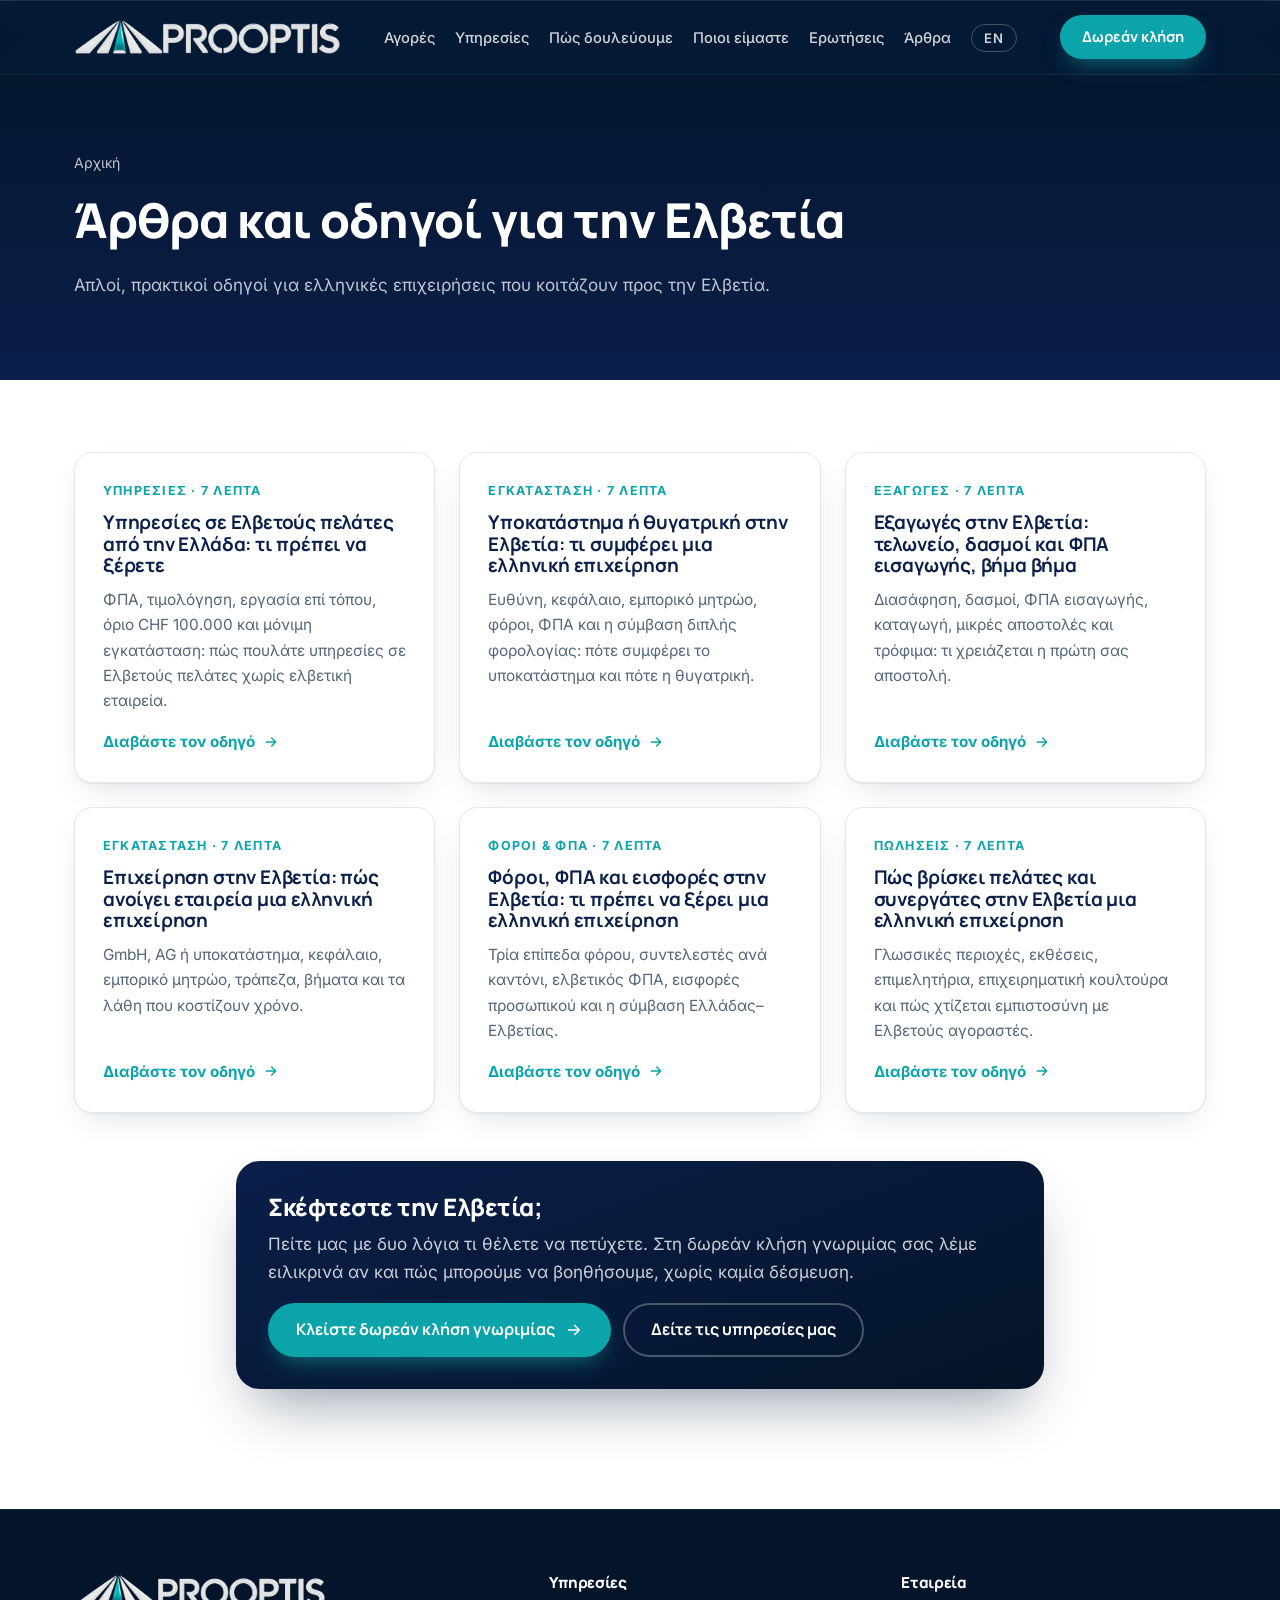
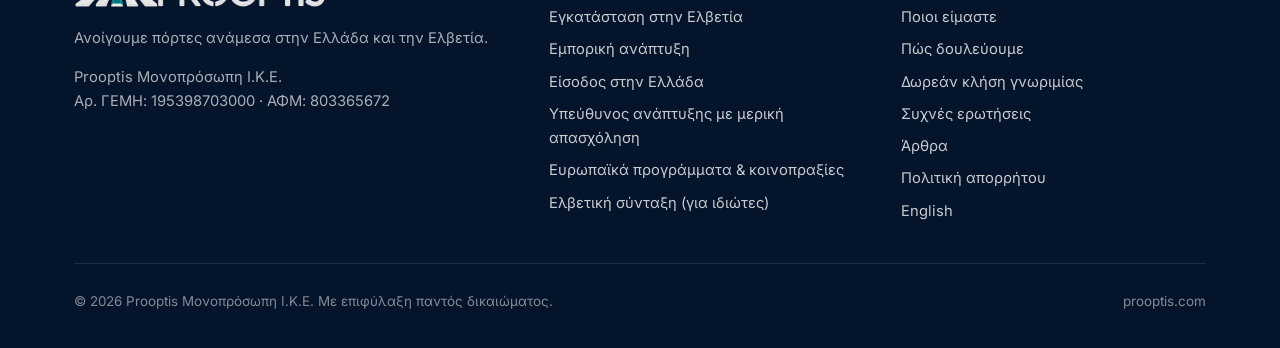
==== commit 91d13524: "Site v2: Greece ↔ Switzerland services, Swiss pension page for individuals (EL/EN), privacy update" ====
--- a/arthra/index.html
+++ b/arthra/index.html
@@ -25,7 +25,7 @@
 <link rel="apple-touch-icon" href="/assets/img/apple-touch-icon.png">
 <link rel="preload" href="/assets/fonts/manrope-greek.woff2" as="font" type="font/woff2" crossorigin>
 <link rel="preload" href="/assets/fonts/inter-greek.woff2" as="font" type="font/woff2" crossorigin>
-<link rel="stylesheet" href="/assets/css/style.css">
+<link rel="stylesheet" href="/assets/css/style.css?v=20261119">
 <script type="application/ld+json">
 {
  "@context": "https://schema.org",
@@ -119,7 +119,7 @@
 <header class="site-header">
   <nav class="container nav" aria-label="Μενού">
     <a class="brand" href="/" aria-label="Prooptis"><img src="/assets/img/logo-light.png" alt="Prooptis" width="297" height="40"></a>
-    <ul class="nav-links" id="nav-links"><li><a href="/#giati-elvetia">Γιατί Ελβετία</a></li><li><a href="/#ypiresies">Υπηρεσίες</a></li><li><a href="/#pos-doulevoume">Πώς δουλεύουμε</a></li><li><a href="/#poioi-eimaste">Ποιοι είμαστε</a></li><li><a href="/#faq">Ερωτήσεις</a></li><li><a href="/arthra/">Άρθρα</a></li><li><a class="lang" href="/en/" hreflang="en" lang="en" title="English">EN</a></li></ul>
+    <ul class="nav-links" id="nav-links"><li><a href="/#giati-elvetia">Αγορές</a></li><li><a href="/#ypiresies">Υπηρεσίες</a></li><li><a href="/#pos-doulevoume">Πώς δουλεύουμε</a></li><li><a href="/#poioi-eimaste">Ποιοι είμαστε</a></li><li><a href="/#faq">Ερωτήσεις</a></li><li><a href="/arthra/">Άρθρα</a></li><li><a class="lang" href="/en/" hreflang="en" lang="en" title="English">EN</a></li></ul>
     <a class="btn btn-primary nav-cta" href="/#epikoinonia">Δωρεάν κλήση</a>
     <button class="nav-toggle" type="button" aria-expanded="false" aria-controls="nav-links" aria-label="Μενού"><svg viewBox="0 0 24 24" fill="none" stroke="currentColor" stroke-width="2" stroke-linecap="round" aria-hidden="true"><path d="M4 7h16M4 12h16M4 17h16"/></svg></button>
   </nav>
@@ -168,15 +168,15 @@
     <div class="footer-grid">
       <div>
         <img src="/assets/img/logo-light.png" alt="Prooptis" width="297" height="40" loading="lazy">
-        <p>Βοηθάμε ελληνικές επιχειρήσεις να στήσουν παρουσία και να βρουν πελάτες στην Ελβετία.</p>
+        <p>Ανοίγουμε πόρτες ανάμεσα στην Ελλάδα και την Ελβετία.</p>
         <p>Prooptis Μονοπρόσωπη Ι.Κ.Ε.<br>Αρ. ΓΕΜΗ: 195398703000 · ΑΦΜ: 803365672</p>
       </div>
-      <div><h4>Υπηρεσίες</h4><ul><li><a href="/#ypiresies">Εγκατάσταση στην Ελβετία</a></li><li><a href="/#ypiresies">Εμπορική ανάπτυξη</a></li><li><a href="/#pos-doulevoume">Πώς δουλεύουμε</a></li><li><a href="/#epikoinonia">Δωρεάν κλήση γνωριμίας</a></li></ul></div>
-      <div><h4>Εταιρεία</h4><ul><li><a href="/#poioi-eimaste">Ποιοι είμαστε</a></li><li><a href="/#faq">Συχνές ερωτήσεις</a></li><li><a href="/arthra/">Άρθρα</a></li><li><a href="/privacy/">Πολιτική απορρήτου</a></li><li><a href="/en/">English</a></li></ul></div>
+      <div><h4>Υπηρεσίες</h4><ul><li><a href="/#service-1">Εγκατάσταση στην Ελβετία</a></li><li><a href="/#service-2">Εμπορική ανάπτυξη</a></li><li><a href="/#service-3">Είσοδος στην Ελλάδα</a></li><li><a href="/#service-4">Υπεύθυνος ανάπτυξης με μερική απασχόληση</a></li><li><a href="/#service-5">Ευρωπαϊκά προγράμματα &amp; κοινοπραξίες</a></li><li><a href="/elvetiki-syntaxi/">Ελβετική σύνταξη (για ιδιώτες)</a></li></ul></div>
+      <div><h4>Εταιρεία</h4><ul><li><a href="/#poioi-eimaste">Ποιοι είμαστε</a></li><li><a href="/#pos-doulevoume">Πώς δουλεύουμε</a></li><li><a href="/#epikoinonia">Δωρεάν κλήση γνωριμίας</a></li><li><a href="/#faq">Συχνές ερωτήσεις</a></li><li><a href="/arthra/">Άρθρα</a></li><li><a href="/privacy/">Πολιτική απορρήτου</a></li><li><a href="/en/">English</a></li></ul></div>
     </div>
     <div class="legal"><span>© <span data-year>2026</span> Prooptis Μονοπρόσωπη Ι.Κ.Ε. Με επιφύλαξη παντός δικαιώματος.</span><span>prooptis.com</span></div>
   </div>
 </footer>
-<script src="/assets/js/main.js" defer></script>
+<script src="/assets/js/main.js?v=20261119" defer></script>
 </body>
 </html>
--- a/assets/css/style.css
+++ b/assets/css/style.css
@@ -336,3 +336,35 @@
 }
 @media (max-width:1260px) and (min-width:861px){.nav-links li:nth-child(1){display:none}}
 @media (max-width:1080px) and (min-width:861px){.nav-links li:nth-child(4){display:none}.brand img{height:32px}}
+
+/* v2: service groups, pension band & page, select */
+.svc-group{margin-bottom:44px}
+.svc-group:last-of-type{margin-bottom:0}
+.svc-group-title{font-family:var(--font-head);font-weight:800;color:var(--navy-800);font-size:1.15rem;letter-spacing:-.01em;margin:0 0 18px;display:flex;align-items:center;gap:12px}
+.svc-group-title::after{content:"";flex:1;height:1px;background:var(--line)}
+.services.cols-3{grid-template-columns:repeat(3,1fr);gap:24px}
+.services.cols-3 .service{padding:32px 28px}
+.services.cols-3 .service h3{font-size:1.4rem}
+.service .who{font-size:.94rem;color:var(--ink);margin:0 0 16px}
+.service .who strong{color:var(--navy-800)}
+.svc-cta{margin-top:18px;display:inline-flex;align-items:center;gap:8px;font-weight:700;font-size:.95rem;color:var(--teal-500);text-decoration:none}
+.svc-cta:hover{color:var(--navy-700)}
+.svc-cta svg{width:16px;height:16px;flex:none}
+.field select{font:inherit;font-size:1rem;color:var(--ink);background:var(--bg);border:1.5px solid var(--line);border-radius:12px;padding:13px 15px;width:100%;transition:border-color .15s,background .15s,box-shadow .15s}
+.field select:focus{outline:none;border-color:var(--teal-500);background:#fff;box-shadow:0 0 0 4px rgba(20,163,160,.14)}
+.section.band{padding:0 0 96px}
+.pension-band{display:grid;grid-template-columns:auto 1fr auto;gap:24px;align-items:center;background:var(--teal-50);border:1px solid #cdeeea;border-radius:var(--radius);padding:24px 30px;text-decoration:none;color:var(--ink);transition:box-shadow .2s,transform .15s}
+.pension-band:hover{color:var(--ink);box-shadow:var(--shadow);transform:translateY(-1px)}
+.pension-band .kicker{font-family:var(--font-head);font-size:.78rem;font-weight:700;letter-spacing:.12em;text-transform:uppercase;color:#fff;background:var(--navy-800);border-radius:999px;padding:6px 12px;white-space:nowrap}
+.pension-band .txt{color:#334155}
+.pension-band .txt strong{color:var(--navy-800)}
+.pension-band .more{display:inline-flex;align-items:center;gap:8px;font-weight:700;color:var(--teal-500);white-space:nowrap}
+.pension-band .more svg{width:16px;height:16px}
+.form-note{grid-column:1/-1;margin:0;font-size:.88rem;color:#5c4410;background:#FFF8E8;border:1px solid #F2DDAE;border-radius:12px;padding:12px 14px}
+.page-hero .hero-ctas{margin-top:22px}
+.article .honest{margin:28px 0 8px;padding:20px 24px 8px}
+.article .honest ul.checks{padding:0;margin:0 0 12px}
+.article .honest li{color:#5c4410}
+.article .honest .checks svg{color:#b7862a}
+@media (max-width:1020px){.services.cols-3{grid-template-columns:1fr}}
+@media (max-width:700px){.pension-band{grid-template-columns:1fr;gap:12px;padding:22px 20px}.pension-band .kicker{justify-self:start}.section.band{padding-bottom:72px}}
